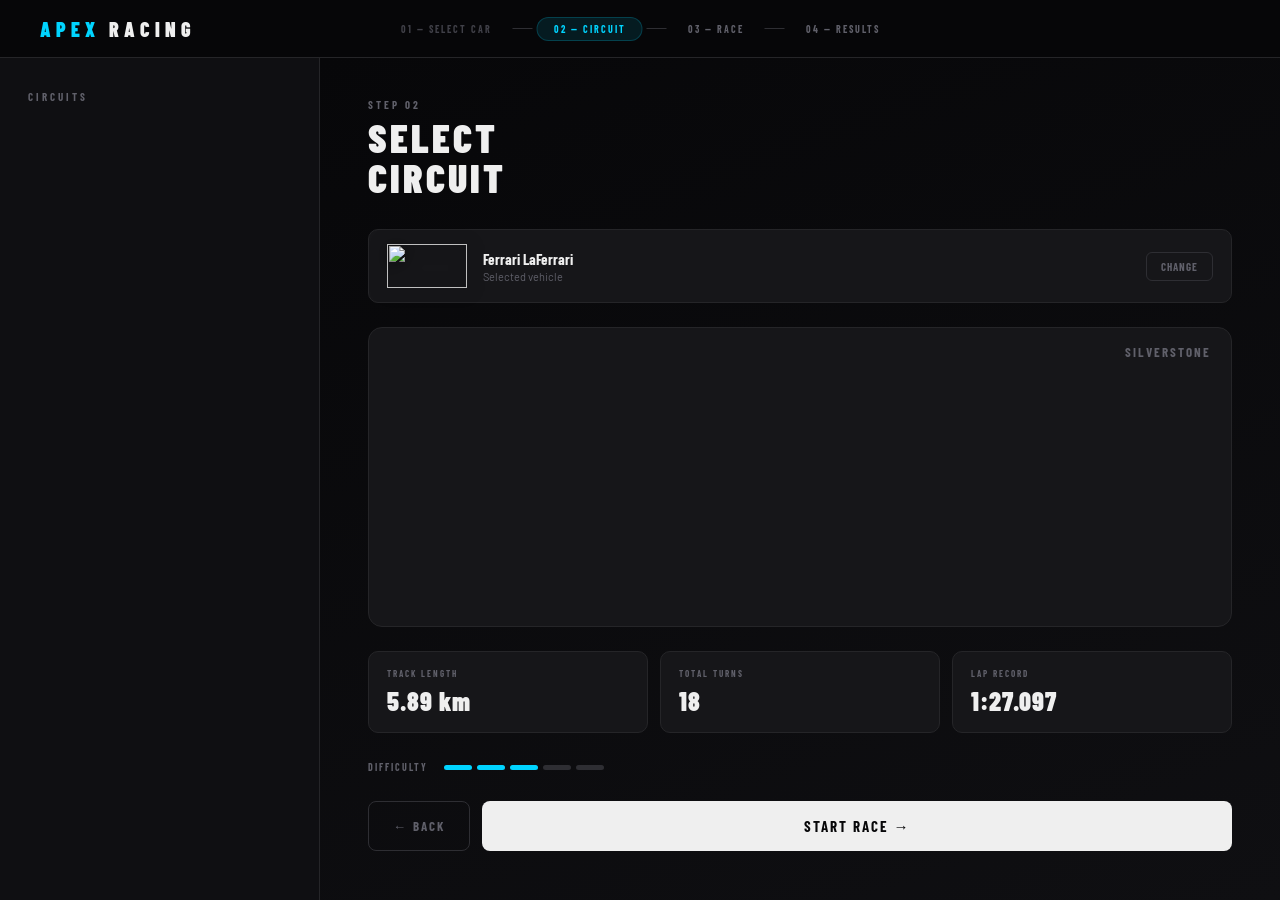
==== circuit.html @ d3ac2cfc "3d racing game" ====
<!DOCTYPE html>
<html lang="en">
<head>
<meta charset="UTF-8">
<meta name="viewport" content="width=device-width, initial-scale=1.0">
<title>Select Circuit — APEX RACING</title>
<link rel="stylesheet" href="style.css">
<style>
.content { background:var(--bg); }

/* ── LEFT: circuit list ── */
.left-panel {
  width:320px; flex-shrink:0;
  background:var(--s1); border-right:1px solid var(--border);
  display:flex; flex-direction:column; padding:32px 24px; gap:10px;
  overflow-y:auto;
}
.panel-heading {
  font-family:'Barlow Condensed',sans-serif;
  font-size:11px; font-weight:700; letter-spacing:3px;
  color:var(--muted); margin-bottom:8px; padding:0 4px;
}

.circuit-item {
  background:var(--s2); border:1px solid var(--border);
  border-radius:10px; padding:16px 18px;
  cursor:pointer; transition:all .2s; display:flex; align-items:center; gap:14px;
}
.circuit-item:hover { border-color:var(--dim); background:var(--s3); }
.circuit-item.selected {
  border-color:var(--accent); background:var(--s2);
  box-shadow:0 0 0 1px var(--accent), 0 4px 20px rgba(0,212,255,.12);
}
.circuit-flag { font-size:24px; flex-shrink:0; }
.circuit-info { flex:1; min-width:0; }
.circuit-name {
  font-family:'Barlow Condensed',sans-serif;
  font-size:16px; font-weight:700; letter-spacing:1px;
}
.circuit-meta { font-size:11px; color:var(--muted); margin-top:2px; }

/* ── RIGHT: preview ── */
.right-panel {
  flex:1; padding:40px 48px; display:flex; flex-direction:column; gap:0;
  background: linear-gradient(160deg, var(--bg) 0%, var(--s1) 100%);
  overflow-y:auto;
}

.section-label { font-family:'Barlow Condensed',sans-serif; font-size:11px; font-weight:700; letter-spacing:3px; color:var(--muted); margin-bottom:6px; }
.section-title { font-family:'Barlow Condensed',sans-serif; font-size:40px; font-weight:900; letter-spacing:3px; margin-bottom:32px; line-height:1; }

/* track map */
.track-map-wrap {
  flex:1; min-height:0; background:var(--s2);
  border:1px solid var(--border); border-radius:14px;
  position:relative; overflow:hidden; margin-bottom:24px;
  min-height:220px; max-height:300px;
}
.track-label {
  position:absolute; top:16px; right:20px;
  font-family:'Barlow Condensed',sans-serif; font-size:13px;
  font-weight:700; letter-spacing:2px; color:var(--muted);
}
.track-map-svg {
  width:100%; height:100%; display:block;
}
.track-path {
  stroke:var(--text); stroke-width:8;
  fill:none; stroke-linecap:round; stroke-linejoin:round;
  filter:drop-shadow(0 0 6px rgba(255,255,255,.2));
}
.track-animated {
  stroke:var(--accent); stroke-width:3; fill:none;
  stroke-linecap:round; stroke-dasharray:40 9999;
  stroke-dashoffset:0; animation:driveAround 3s linear infinite;
  filter:drop-shadow(0 0 4px var(--accent));
}
@keyframes driveAround { to { stroke-dashoffset:-600; } }

/* circuit stats */
.circuit-stats {
  display:grid; grid-template-columns:repeat(3,1fr); gap:12px; margin-bottom:28px;
}
.cstat {
  background:var(--s2); border:1px solid var(--border);
  border-radius:10px; padding:16px 18px;
}
.cstat-label {
  font-family:'Barlow Condensed',sans-serif; font-size:9px;
  font-weight:700; letter-spacing:2px; color:var(--muted); margin-bottom:6px;
}
.cstat-value {
  font-family:'Barlow Condensed',sans-serif;
  font-size:26px; font-weight:900; letter-spacing:1px;
}

/* difficulty */
.difficulty-wrap { display:flex; align-items:center; gap:16px; margin-bottom:28px; }
.diff-label { font-family:'Barlow Condensed',sans-serif; font-size:10px; font-weight:700; letter-spacing:2px; color:var(--muted); }
.diff-pips { display:flex; gap:5px; }
.diff-pip { width:28px; height:5px; border-radius:3px; background:var(--border2); transition:background .3s; }
.diff-pip.on { background:var(--accent); }

/* selected car reminder */
.selected-car-bar {
  display:flex; align-items:center; gap:16px;
  background:var(--s2); border:1px solid var(--border);
  border-radius:10px; padding:14px 18px; margin-bottom:24px;
}
.selected-car-thumb {
  width:80px; height:44px; object-fit:contain;
  filter:drop-shadow(0 2px 8px rgba(0,0,0,.5));
}
.selected-car-text { flex:1; }
.selected-car-name { font-family:'Barlow Condensed',sans-serif; font-size:15px; font-weight:700; }
.selected-car-sub  { font-size:11px; color:var(--muted); margin-top:2px; }
.change-car-btn {
  font-family:'Barlow Condensed',sans-serif; font-size:11px; font-weight:700;
  letter-spacing:1px; color:var(--muted); background:none; border:1px solid var(--border2);
  border-radius:6px; padding:7px 14px; cursor:pointer; transition:all .2s;
}
.change-car-btn:hover { color:var(--text); border-color:var(--dim); }

/* buttons row */
.actions { display:flex; gap:12px; }
.btn-start { flex:1; padding:16px; font-size:15px; }
</style>
</head>
<body>
<div class="page">

  <!-- TOPBAR -->
  <div class="topbar">
    <a class="logo" href="index.html"><em>APEX</em> RACING</a>
    <div class="steps">
      <div class="step-item done">01 — SELECT CAR</div>
      <div class="step-sep"></div>
      <div class="step-item active">02 — CIRCUIT</div>
      <div class="step-sep"></div>
      <div class="step-item">03 — RACE</div>
      <div class="step-sep"></div>
      <div class="step-item">04 — RESULTS</div>
    </div>
  </div>

  <div class="content">

    <!-- LEFT: list -->
    <div class="left-panel">
      <div class="panel-heading">CIRCUITS</div>
      <div id="circuit-list"></div>
    </div>

    <!-- RIGHT: preview -->
    <div class="right-panel">
      <div class="section-label">STEP 02</div>
      <div class="section-title">SELECT<br>CIRCUIT</div>

      <!-- Selected car reminder -->
      <div class="selected-car-bar">
        <img id="car-thumb" class="selected-car-thumb" src="" alt="">
        <div class="selected-car-text">
          <div class="selected-car-name" id="car-thumb-name">Ferrari LaFerrari</div>
          <div class="selected-car-sub">Selected vehicle</div>
        </div>
        <button class="change-car-btn" onclick="window.location.href='index.html'">CHANGE</button>
      </div>

      <!-- Track map -->
      <div class="track-map-wrap">
        <div class="track-label" id="track-label">SILVERSTONE</div>
        <svg class="track-map-svg" id="track-svg" viewBox="0 0 460 200"></svg>
      </div>

      <!-- Stats -->
      <div class="circuit-stats">
        <div class="cstat"><div class="cstat-label">TRACK LENGTH</div><div class="cstat-value" id="c-length">5.89 km</div></div>
        <div class="cstat"><div class="cstat-label">TOTAL TURNS</div><div class="cstat-value" id="c-turns">18</div></div>
        <div class="cstat"><div class="cstat-label">LAP RECORD</div><div class="cstat-value" id="c-record">1:27.097</div></div>
      </div>

      <!-- Difficulty -->
      <div class="difficulty-wrap">
        <div class="diff-label">DIFFICULTY</div>
        <div class="diff-pips" id="diff-pips">
          <div class="diff-pip on"></div><div class="diff-pip on"></div>
          <div class="diff-pip on"></div><div class="diff-pip"></div><div class="diff-pip"></div>
        </div>
      </div>

      <!-- Actions -->
      <div class="actions">
        <button class="btn btn-ghost" onclick="window.location.href='index.html'">← BACK</button>
        <button class="btn btn-primary btn-start" id="btn-start" onclick="startRace()">START RACE →</button>
      </div>
    </div>

  </div>
</div>

<script src="data.js"></script>
<script>
let activeCircuit = CIRCUITS[0];

function buildList() {
  const list = document.getElementById('circuit-list');
  list.innerHTML = '';
  CIRCUITS.forEach((c, i) => {
    const item = document.createElement('div');
    item.className = 'circuit-item' + (i === 0 ? ' selected' : '');
    item.dataset.id = c.id;
    item.innerHTML = `
      <div class="circuit-flag">${c.flag}</div>
      <div class="circuit-info">
        <div class="circuit-name">${c.name}</div>
        <div class="circuit-meta">${c.country} · ${c.length} · ${c.turns} turns</div>
      </div>
    `;
    item.onclick = () => setCircuit(c, item);
    list.appendChild(item);
  });
  updatePreview(CIRCUITS[0]);
}

function setCircuit(c, item) {
  document.querySelectorAll('.circuit-item').forEach(el => el.classList.remove('selected'));
  item.classList.add('selected');
  activeCircuit = c;
  updatePreview(c);
}

function updatePreview(c) {
  document.getElementById('track-label').textContent = c.name.toUpperCase();
  document.getElementById('c-length').textContent = c.length;
  document.getElementById('c-turns').textContent = c.turns;
  document.getElementById('c-record').textContent = c.record;

  // Draw SVG
  const svg = document.getElementById('track-svg');
  svg.innerHTML = `
    <rect width="460" height="200" fill="#0f0f14" rx="10"/>
    <path class="track-path" d="${c.svg}"/>
    <path class="track-animated" d="${c.svg}"/>
  `;

  // Difficulty pips
  const level = Math.round(c.difficulty * 5);
  document.querySelectorAll('.diff-pip').forEach((p, i) => {
    p.classList.toggle('on', i < level);
  });
}

// Load selected car
function loadCar() {
  const car = State.get('car') || CARS[0];
  const found = CARS.find(c => c.id === car.id) || CARS[0];
  document.getElementById('car-thumb').src = CAR_IMAGES[found.id];
  document.getElementById('car-thumb-name').textContent = found.name + ' ' + found.model;
}

function startRace() {
  if (!State.get('car')) { window.location.href = 'index.html'; return; }
  State.set('circuit', activeCircuit);
  window.location.href = 'race.html';
}

buildList();
loadCar();

// Restore saved circuit
const savedCircuit = State.get('circuit');
if (savedCircuit) {
  const c = CIRCUITS.find(x => x.id === savedCircuit.id);
  if (c) {
    activeCircuit = c;
    updatePreview(c);
    setTimeout(() => {
      const item = document.querySelector(`[data-id="${c.id}"]`);
      if (item) { document.querySelectorAll('.circuit-item').forEach(el => el.classList.remove('selected')); item.classList.add('selected'); }
    }, 50);
  }
}
</script>
</body>
</html>
---- style.css ----
@import url('https://fonts.googleapis.com/css2?family=Barlow+Condensed:wght@300;400;600;700;900&family=Barlow:wght@300;400;500;600&display=swap');
:root{--bg:#070709;--s1:#0f0f12;--s2:#161619;--s3:#1e1e22;--border:#252528;--border2:#2e2e33;--text:#efefef;--muted:#60606a;--dim:#404048;--accent:#00d4ff;--red:#ff2d2d;--gold:#ffc83d;--silver:#b0b8c8;--bronze:#cd8850;}
*,*::before,*::after{margin:0;padding:0;box-sizing:border-box;}
html,body{width:100%;height:100%;overflow:hidden;background:var(--bg);color:var(--text);font-family:'Barlow',sans-serif;-webkit-font-smoothing:antialiased;}
.page{display:flex;flex-direction:column;height:100vh;width:100vw;}
.content{flex:1;overflow:hidden;display:flex;}
.topbar{height:58px;flex-shrink:0;display:flex;align-items:center;padding:0 40px;background:rgba(7,7,9,.96);backdrop-filter:blur(16px);border-bottom:1px solid var(--border);position:relative;z-index:100;}
.logo{font-family:'Barlow Condensed',sans-serif;font-size:20px;font-weight:900;letter-spacing:5px;color:var(--text);text-decoration:none;}
.logo em{color:var(--accent);font-style:normal;}
.steps{position:absolute;left:50%;transform:translateX(-50%);display:flex;align-items:center;gap:4px;}
.step-item{font-family:'Barlow Condensed',sans-serif;font-size:10px;font-weight:700;letter-spacing:2px;color:var(--muted);padding:5px 16px;border-radius:20px;border:1px solid transparent;transition:all .25s;}
.step-item.active{color:var(--accent);background:rgba(0,212,255,.1);border-color:rgba(0,212,255,.2);}
.step-item.done{color:var(--dim);}
.step-sep{width:20px;height:1px;background:var(--border2);}
.btn{font-family:'Barlow Condensed',sans-serif;font-weight:700;letter-spacing:2px;border:none;border-radius:8px;cursor:pointer;transition:all .18s ease;display:inline-flex;align-items:center;justify-content:center;gap:8px;}
.btn-primary{background:var(--text);color:var(--bg);font-size:14px;padding:14px 32px;}
.btn-primary:hover{background:var(--accent);transform:translateY(-1px);box-shadow:0 8px 24px rgba(0,212,255,.25);}
.btn-ghost{background:transparent;color:var(--muted);font-size:13px;padding:12px 24px;border:1px solid var(--border2);}
.btn-ghost:hover{color:var(--text);border-color:var(--dim);}
::-webkit-scrollbar{width:4px;}
::-webkit-scrollbar-track{background:transparent;}
::-webkit-scrollbar-thumb{background:var(--border2);border-radius:2px;}
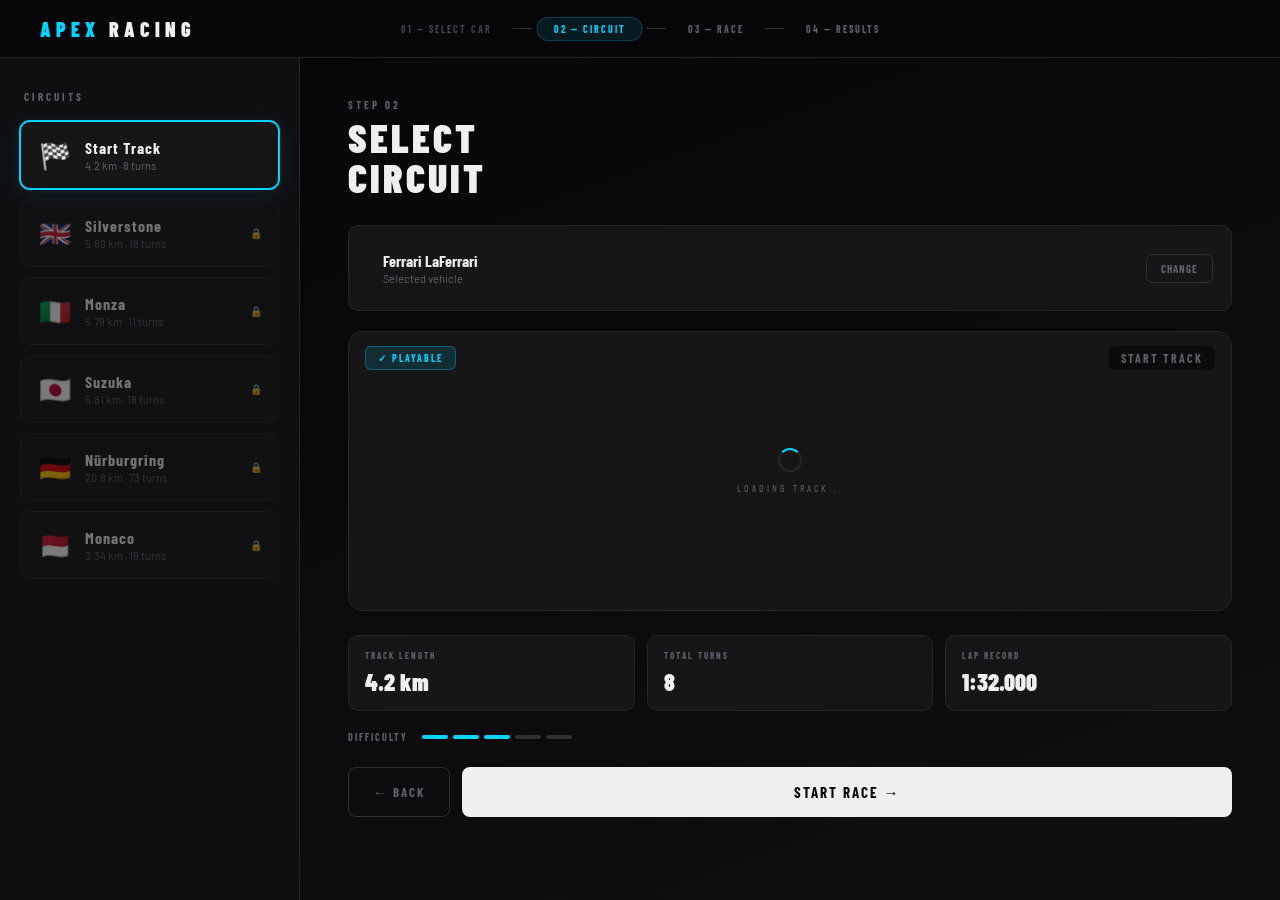
==== commit d42824da: "New 3D game files" ====
--- a/circuit.html
+++ b/circuit.html
@@ -8,30 +8,32 @@
 <style>
 .content { background:var(--bg); }
 
-/* ── LEFT: circuit list ── */
+/* LEFT list */
 .left-panel {
-  width:320px; flex-shrink:0;
-  background:var(--s1); border-right:1px solid var(--border);
-  display:flex; flex-direction:column; padding:32px 24px; gap:10px;
-  overflow-y:auto;
+  width:300px; flex-shrink:0; background:var(--s1);
+  border-right:1px solid var(--border);
+  display:flex; flex-direction:column; padding:32px 20px; gap:10px; overflow-y:auto;
 }
 .panel-heading {
-  font-family:'Barlow Condensed',sans-serif;
-  font-size:11px; font-weight:700; letter-spacing:3px;
-  color:var(--muted); margin-bottom:8px; padding:0 4px;
+  font-family:'Barlow Condensed',sans-serif; font-size:11px;
+  font-weight:700; letter-spacing:3px; color:var(--muted); margin-bottom:8px; padding:0 4px;
 }
 
 .circuit-item {
   background:var(--s2); border:1px solid var(--border);
-  border-radius:10px; padding:16px 18px;
-  cursor:pointer; transition:all .2s; display:flex; align-items:center; gap:14px;
-}
-.circuit-item:hover { border-color:var(--dim); background:var(--s3); }
+  border-radius:10px; padding:16px 18px; cursor:pointer;
+  transition:all .2s; display:flex; align-items:center; gap:14px;
+  position:relative; overflow:hidden;
+}
 .circuit-item.selected {
-  border-color:var(--accent); background:var(--s2);
+  border-color:var(--accent);
   box-shadow:0 0 0 1px var(--accent), 0 4px 20px rgba(0,212,255,.12);
 }
-.circuit-flag { font-size:24px; flex-shrink:0; }
+.circuit-item.locked {
+  opacity:0.45; cursor:not-allowed;
+}
+.circuit-item.locked:hover { transform:none; border-color:var(--border); }
+.circuit-flag { font-size:26px; flex-shrink:0; }
 .circuit-info { flex:1; min-width:0; }
 .circuit-name {
   font-family:'Barlow Condensed',sans-serif;
@@ -39,97 +41,95 @@
 }
 .circuit-meta { font-size:11px; color:var(--muted); margin-top:2px; }
 
-/* ── RIGHT: preview ── */
+.lock-badge {
+  position:absolute; top:0; right:0; bottom:0;
+  display:flex; align-items:center; justify-content:center;
+  padding:0 14px;
+  font-family:'Barlow Condensed',sans-serif; font-size:10px;
+  font-weight:700; letter-spacing:2px; color:var(--muted);
+}
+
+/* RIGHT preview */
 .right-panel {
-  flex:1; padding:40px 48px; display:flex; flex-direction:column; gap:0;
-  background: linear-gradient(160deg, var(--bg) 0%, var(--s1) 100%);
+  flex:1; padding:40px 48px; display:flex; flex-direction:column;
+  background:linear-gradient(160deg, var(--bg) 0%, var(--s1) 100%);
   overflow-y:auto;
 }
-
 .section-label { font-family:'Barlow Condensed',sans-serif; font-size:11px; font-weight:700; letter-spacing:3px; color:var(--muted); margin-bottom:6px; }
-.section-title { font-family:'Barlow Condensed',sans-serif; font-size:40px; font-weight:900; letter-spacing:3px; margin-bottom:32px; line-height:1; }
-
-/* track map */
-.track-map-wrap {
-  flex:1; min-height:0; background:var(--s2);
-  border:1px solid var(--border); border-radius:14px;
-  position:relative; overflow:hidden; margin-bottom:24px;
-  min-height:220px; max-height:300px;
-}
-.track-label {
-  position:absolute; top:16px; right:20px;
-  font-family:'Barlow Condensed',sans-serif; font-size:13px;
+.section-title { font-family:'Barlow Condensed',sans-serif; font-size:40px; font-weight:900; letter-spacing:3px; margin-bottom:28px; line-height:1; }
+
+/* 3D track preview */
+.track-3d-wrap {
+  flex:1; min-height:220px; max-height:280px;
+  background:var(--s2); border:1px solid var(--border);
+  border-radius:14px; overflow:hidden; margin-bottom:24px;
+  position:relative;
+}
+#track-canvas { width:100%; height:100%; display:block; }
+.track-name-badge {
+  position:absolute; top:14px; right:16px;
+  font-family:'Barlow Condensed',sans-serif; font-size:12px;
   font-weight:700; letter-spacing:2px; color:var(--muted);
-}
-.track-map-svg {
-  width:100%; height:100%; display:block;
-}
-.track-path {
-  stroke:var(--text); stroke-width:8;
-  fill:none; stroke-linecap:round; stroke-linejoin:round;
-  filter:drop-shadow(0 0 6px rgba(255,255,255,.2));
-}
-.track-animated {
-  stroke:var(--accent); stroke-width:3; fill:none;
-  stroke-linecap:round; stroke-dasharray:40 9999;
-  stroke-dashoffset:0; animation:driveAround 3s linear infinite;
-  filter:drop-shadow(0 0 4px var(--accent));
-}
-@keyframes driveAround { to { stroke-dashoffset:-600; } }
-
-/* circuit stats */
-.circuit-stats {
-  display:grid; grid-template-columns:repeat(3,1fr); gap:12px; margin-bottom:28px;
-}
-.cstat {
+  background:rgba(0,0,0,.5); padding:5px 12px; border-radius:6px;
+  backdrop-filter:blur(6px);
+}
+.playable-badge {
+  position:absolute; top:14px; left:16px;
+  font-family:'Barlow Condensed',sans-serif; font-size:10px;
+  font-weight:700; letter-spacing:2px; color:var(--accent);
+  background:rgba(0,212,255,.12); border:1px solid rgba(0,212,255,.3);
+  padding:5px 12px; border-radius:6px;
+}
+
+/* Selected car bar */
+.car-bar {
+  display:flex; align-items:center; gap:16px;
   background:var(--s2); border:1px solid var(--border);
-  border-radius:10px; padding:16px 18px;
-}
-.cstat-label {
-  font-family:'Barlow Condensed',sans-serif; font-size:9px;
-  font-weight:700; letter-spacing:2px; color:var(--muted); margin-bottom:6px;
-}
-.cstat-value {
-  font-family:'Barlow Condensed',sans-serif;
-  font-size:26px; font-weight:900; letter-spacing:1px;
-}
-
-/* difficulty */
-.difficulty-wrap { display:flex; align-items:center; gap:16px; margin-bottom:28px; }
+  border-radius:10px; padding:14px 18px; margin-bottom:20px;
+}
+.car-bar-img { height:56px; object-fit:contain; filter:drop-shadow(0 2px 8px rgba(0,0,0,.5)); }
+.car-bar-info { flex:1; }
+.car-bar-name { font-family:'Barlow Condensed',sans-serif; font-size:16px; font-weight:700; }
+.car-bar-sub  { font-size:11px; color:var(--muted); margin-top:2px; }
+.change-btn {
+  font-family:'Barlow Condensed',sans-serif; font-size:11px; font-weight:700;
+  letter-spacing:1px; color:var(--muted); background:none;
+  border:1px solid var(--border2); border-radius:6px;
+  padding:7px 14px; cursor:pointer; transition:all .2s;
+}
+.change-btn:hover { color:var(--text); border-color:var(--dim); }
+
+/* Stats */
+.circuit-stats { display:grid; grid-template-columns:repeat(3,1fr); gap:12px; margin-bottom:20px; }
+.cstat { background:var(--s2); border:1px solid var(--border); border-radius:10px; padding:14px 16px; }
+.cstat-label { font-family:'Barlow Condensed',sans-serif; font-size:9px; font-weight:700; letter-spacing:2px; color:var(--muted); margin-bottom:6px; }
+.cstat-value { font-family:'Barlow Condensed',sans-serif; font-size:24px; font-weight:900; }
+
+/* Difficulty */
+.diff-row { display:flex; align-items:center; gap:14px; margin-bottom:24px; }
 .diff-label { font-family:'Barlow Condensed',sans-serif; font-size:10px; font-weight:700; letter-spacing:2px; color:var(--muted); }
 .diff-pips { display:flex; gap:5px; }
-.diff-pip { width:28px; height:5px; border-radius:3px; background:var(--border2); transition:background .3s; }
+.diff-pip { width:26px; height:4px; border-radius:2px; background:var(--border2); transition:background .3s; }
 .diff-pip.on { background:var(--accent); }
 
-/* selected car reminder */
-.selected-car-bar {
-  display:flex; align-items:center; gap:16px;
-  background:var(--s2); border:1px solid var(--border);
-  border-radius:10px; padding:14px 18px; margin-bottom:24px;
-}
-.selected-car-thumb {
-  width:80px; height:44px; object-fit:contain;
-  filter:drop-shadow(0 2px 8px rgba(0,0,0,.5));
-}
-.selected-car-text { flex:1; }
-.selected-car-name { font-family:'Barlow Condensed',sans-serif; font-size:15px; font-weight:700; }
-.selected-car-sub  { font-size:11px; color:var(--muted); margin-top:2px; }
-.change-car-btn {
-  font-family:'Barlow Condensed',sans-serif; font-size:11px; font-weight:700;
-  letter-spacing:1px; color:var(--muted); background:none; border:1px solid var(--border2);
-  border-radius:6px; padding:7px 14px; cursor:pointer; transition:all .2s;
-}
-.change-car-btn:hover { color:var(--text); border-color:var(--dim); }
-
-/* buttons row */
 .actions { display:flex; gap:12px; }
 .btn-start { flex:1; padding:16px; font-size:15px; }
+
+/* Loading spinner on 3D preview */
+.track-loading {
+  position:absolute; inset:0; display:flex; flex-direction:column;
+  align-items:center; justify-content:center; gap:10px;
+  background:var(--s2);
+  font-family:'Barlow Condensed',sans-serif; font-size:10px;
+  letter-spacing:3px; color:var(--muted);
+}
+.spinner { width:24px; height:24px; border:2px solid var(--border); border-top-color:var(--accent); border-radius:50%; animation:spin .7s linear infinite; }
+@keyframes spin { to{ transform:rotate(360deg); } }
 </style>
 </head>
 <body>
 <div class="page">
 
-  <!-- TOPBAR -->
   <div class="topbar">
     <a class="logo" href="index.html"><em>APEX</em> RACING</a>
     <div class="steps">
@@ -145,10 +145,64 @@
 
   <div class="content">
 
-    <!-- LEFT: list -->
+    <!-- LEFT: circuit list -->
     <div class="left-panel">
       <div class="panel-heading">CIRCUITS</div>
-      <div id="circuit-list"></div>
+
+      <!-- Only playable circuit -->
+      <div class="circuit-item selected" id="item-start">
+        <div class="circuit-flag">🏁</div>
+        <div class="circuit-info">
+          <div class="circuit-name">Start Track</div>
+          <div class="circuit-meta">4.2 km · 8 turns</div>
+        </div>
+      </div>
+
+      <!-- Locked circuits (coming soon) -->
+      <div class="circuit-item locked">
+        <div class="circuit-flag">🇬🇧</div>
+        <div class="circuit-info">
+          <div class="circuit-name">Silverstone</div>
+          <div class="circuit-meta">5.89 km · 18 turns</div>
+        </div>
+        <div class="lock-badge">🔒</div>
+      </div>
+
+      <div class="circuit-item locked">
+        <div class="circuit-flag">🇮🇹</div>
+        <div class="circuit-info">
+          <div class="circuit-name">Monza</div>
+          <div class="circuit-meta">5.79 km · 11 turns</div>
+        </div>
+        <div class="lock-badge">🔒</div>
+      </div>
+
+      <div class="circuit-item locked">
+        <div class="circuit-flag">🇯🇵</div>
+        <div class="circuit-info">
+          <div class="circuit-name">Suzuka</div>
+          <div class="circuit-meta">5.81 km · 18 turns</div>
+        </div>
+        <div class="lock-badge">🔒</div>
+      </div>
+
+      <div class="circuit-item locked">
+        <div class="circuit-flag">🇩🇪</div>
+        <div class="circuit-info">
+          <div class="circuit-name">Nürburgring</div>
+          <div class="circuit-meta">20.8 km · 73 turns</div>
+        </div>
+        <div class="lock-badge">🔒</div>
+      </div>
+
+      <div class="circuit-item locked">
+        <div class="circuit-flag">🇲🇨</div>
+        <div class="circuit-info">
+          <div class="circuit-name">Monaco</div>
+          <div class="circuit-meta">3.34 km · 19 turns</div>
+        </div>
+        <div class="lock-badge">🔒</div>
+      </div>
     </div>
 
     <!-- RIGHT: preview -->
@@ -157,128 +211,163 @@
       <div class="section-title">SELECT<br>CIRCUIT</div>
 
       <!-- Selected car reminder -->
-      <div class="selected-car-bar">
-        <img id="car-thumb" class="selected-car-thumb" src="" alt="">
-        <div class="selected-car-text">
-          <div class="selected-car-name" id="car-thumb-name">Ferrari LaFerrari</div>
-          <div class="selected-car-sub">Selected vehicle</div>
-        </div>
-        <button class="change-car-btn" onclick="window.location.href='index.html'">CHANGE</button>
-      </div>
-
-      <!-- Track map -->
-      <div class="track-map-wrap">
-        <div class="track-label" id="track-label">SILVERSTONE</div>
-        <svg class="track-map-svg" id="track-svg" viewBox="0 0 460 200"></svg>
+      <div class="car-bar">
+        <img id="car-thumb" class="car-bar-img" src="" alt="">
+        <div class="car-bar-info">
+          <div class="car-bar-name" id="car-name">Ferrari LaFerrari</div>
+          <div class="car-bar-sub">Selected vehicle</div>
+        </div>
+        <button class="change-btn" onclick="window.location.href='index.html'">CHANGE</button>
+      </div>
+
+      <!-- 3D Track preview -->
+      <div class="track-3d-wrap">
+        <canvas id="track-canvas"></canvas>
+        <div class="track-loading" id="track-loading">
+          <div class="spinner"></div>
+          <span>LOADING TRACK...</span>
+        </div>
+        <div class="track-name-badge">START TRACK</div>
+        <div class="playable-badge">✓ PLAYABLE</div>
       </div>
 
       <!-- Stats -->
       <div class="circuit-stats">
-        <div class="cstat"><div class="cstat-label">TRACK LENGTH</div><div class="cstat-value" id="c-length">5.89 km</div></div>
-        <div class="cstat"><div class="cstat-label">TOTAL TURNS</div><div class="cstat-value" id="c-turns">18</div></div>
-        <div class="cstat"><div class="cstat-label">LAP RECORD</div><div class="cstat-value" id="c-record">1:27.097</div></div>
+        <div class="cstat"><div class="cstat-label">TRACK LENGTH</div><div class="cstat-value">4.2 km</div></div>
+        <div class="cstat"><div class="cstat-label">TOTAL TURNS</div><div class="cstat-value">8</div></div>
+        <div class="cstat"><div class="cstat-label">LAP RECORD</div><div class="cstat-value">1:32.000</div></div>
       </div>
 
       <!-- Difficulty -->
-      <div class="difficulty-wrap">
+      <div class="diff-row">
         <div class="diff-label">DIFFICULTY</div>
-        <div class="diff-pips" id="diff-pips">
-          <div class="diff-pip on"></div><div class="diff-pip on"></div>
-          <div class="diff-pip on"></div><div class="diff-pip"></div><div class="diff-pip"></div>
+        <div class="diff-pips">
+          <div class="diff-pip on"></div>
+          <div class="diff-pip on"></div>
+          <div class="diff-pip on"></div>
+          <div class="diff-pip"></div>
+          <div class="diff-pip"></div>
         </div>
       </div>
 
       <!-- Actions -->
       <div class="actions">
         <button class="btn btn-ghost" onclick="window.location.href='index.html'">← BACK</button>
-        <button class="btn btn-primary btn-start" id="btn-start" onclick="startRace()">START RACE →</button>
+        <button class="btn btn-primary btn-start" onclick="startRace()">START RACE →</button>
       </div>
     </div>
 
   </div>
 </div>
 
+<script src="https://cdn.jsdelivr.net/npm/three@0.160.0/build/three.min.js"></script>
+<script src="https://cdn.jsdelivr.net/npm/three@0.160.0/examples/js/loaders/GLTFLoader.js"></script>
+<script src="https://cdn.jsdelivr.net/npm/three@0.160.0/examples/js/controls/OrbitControls.js"></script>
 <script src="data.js"></script>
 <script>
-let activeCircuit = CIRCUITS[0];
-
-function buildList() {
-  const list = document.getElementById('circuit-list');
-  list.innerHTML = '';
-  CIRCUITS.forEach((c, i) => {
-    const item = document.createElement('div');
-    item.className = 'circuit-item' + (i === 0 ? ' selected' : '');
-    item.dataset.id = c.id;
-    item.innerHTML = `
-      <div class="circuit-flag">${c.flag}</div>
-      <div class="circuit-info">
-        <div class="circuit-name">${c.name}</div>
-        <div class="circuit-meta">${c.country} · ${c.length} · ${c.turns} turns</div>
-      </div>
-    `;
-    item.onclick = () => setCircuit(c, item);
-    list.appendChild(item);
-  });
-  updatePreview(CIRCUITS[0]);
-}
-
-function setCircuit(c, item) {
-  document.querySelectorAll('.circuit-item').forEach(el => el.classList.remove('selected'));
-  item.classList.add('selected');
-  activeCircuit = c;
-  updatePreview(c);
-}
-
-function updatePreview(c) {
-  document.getElementById('track-label').textContent = c.name.toUpperCase();
-  document.getElementById('c-length').textContent = c.length;
-  document.getElementById('c-turns').textContent = c.turns;
-  document.getElementById('c-record').textContent = c.record;
-
-  // Draw SVG
-  const svg = document.getElementById('track-svg');
-  svg.innerHTML = `
-    <rect width="460" height="200" fill="#0f0f14" rx="10"/>
-    <path class="track-path" d="${c.svg}"/>
-    <path class="track-animated" d="${c.svg}"/>
-  `;
-
-  // Difficulty pips
-  const level = Math.round(c.difficulty * 5);
-  document.querySelectorAll('.diff-pip').forEach((p, i) => {
-    p.classList.toggle('on', i < level);
-  });
-}
-
-// Load selected car
-function loadCar() {
-  const car = State.get('car') || CARS[0];
-  const found = CARS.find(c => c.id === car.id) || CARS[0];
-  document.getElementById('car-thumb').src = CAR_IMAGES[found.id];
-  document.getElementById('car-thumb-name').textContent = found.name + ' ' + found.model;
-}
+// ── Load selected car thumbnail ──
+const savedCar = State.get('car') || CARS[0];
+const CAR = CARS.find(c => c.id === savedCar.id) || CARS[0];
+
+// Use the car images from data.js if available, otherwise show name
+if (typeof CAR_IMAGES !== 'undefined') {
+  document.getElementById('car-thumb').src = CAR_IMAGES[CAR.id];
+}
+document.getElementById('car-name').textContent = CAR.name + ' ' + CAR.model;
+
+// ── 3D Track Preview ──
+const trackCanvas   = document.getElementById('track-canvas');
+const trackRenderer = new THREE.WebGLRenderer({ canvas: trackCanvas, antialias: true, alpha: true });
+trackRenderer.setPixelRatio(window.devicePixelRatio);
+trackRenderer.shadowMap.enabled = true;
+trackRenderer.toneMapping = THREE.ACESFilmicToneMapping;
+trackRenderer.toneMappingExposure = 1.2;
+
+const trackScene  = new THREE.Scene();
+trackScene.background = new THREE.Color(0x0a0a10);
+trackScene.fog = new THREE.FogExp2(0x0a0a10, 0.006);
+
+const trackCamera = new THREE.PerspectiveCamera(50, 1, 0.1, 2000);
+trackCamera.position.set(80, 60, 80);
+
+const trackControls = new THREE.OrbitControls(trackCamera, trackCanvas);
+trackControls.enableDamping  = true;
+trackControls.dampingFactor  = 0.07;
+trackControls.enablePan      = false;
+trackControls.autoRotate     = true;
+trackControls.autoRotateSpeed= 0.6;
+trackControls.minDistance    = 30;
+trackControls.maxDistance    = 300;
+
+// Lights
+trackScene.add(new THREE.AmbientLight(0x334466, 1.5));
+const tSun = new THREE.DirectionalLight(0xfff5dd, 3);
+tSun.position.set(100, 150, 80);
+tSun.castShadow = true;
+trackScene.add(tSun);
+trackScene.add(new THREE.DirectionalLight(0x4488cc, 0.8));
+
+// Sky sphere
+const skyGeo = new THREE.SphereGeometry(800, 16, 8);
+const skyMat = new THREE.ShaderMaterial({
+  side: THREE.BackSide,
+  uniforms: { topColor:{value:new THREE.Color(0x0a1020)}, botColor:{value:new THREE.Color(0x1a2a3a)} },
+  vertexShader:`varying vec3 vPos; void main(){ vPos=position; gl_Position=projectionMatrix*modelViewMatrix*vec4(position,1.0); }`,
+  fragmentShader:`uniform vec3 topColor,botColor; varying vec3 vPos; void main(){ float t=clamp((vPos.y+200.0)/400.0,0.0,1.0); gl_FragColor=vec4(mix(botColor,topColor,t),1.0); }`
+});
+trackScene.add(new THREE.Mesh(skyGeo, skyMat));
+
+function resizeTrack() {
+  const w = trackCanvas.parentElement.clientWidth;
+  const h = trackCanvas.parentElement.clientHeight;
+  trackRenderer.setSize(w, h);
+  trackCamera.aspect = w / h;
+  trackCamera.updateProjectionMatrix();
+}
+resizeTrack();
+window.addEventListener('resize', resizeTrack);
+
+// Load track GLB
+const loader = new THREE.GLTFLoader();
+loader.load(CIRCUIT.file, gltf => {
+  const model = gltf.scene;
+  model.traverse(c => { if(c.isMesh){ c.castShadow=true; c.receiveShadow=true; } });
+
+  // Auto-scale
+  const box  = new THREE.Box3().setFromObject(model);
+  const size = new THREE.Vector3(); box.getSize(size);
+  const maxD = Math.max(size.x, size.z);
+  if (maxD > 500) model.scale.setScalar(500/maxD);
+  const ctr = new THREE.Vector3(); box.getCenter(ctr);
+  const sc = model.scale.x;
+  model.position.set(-ctr.x*sc, -box.min.y*sc, -ctr.z*sc);
+
+  trackScene.add(model);
+  document.getElementById('track-loading').style.display = 'none';
+
+  // Fit camera to track
+  const newBox = new THREE.Box3().setFromObject(model);
+  const newCtr = new THREE.Vector3(); newBox.getCenter(newCtr);
+  const newSize= new THREE.Vector3(); newBox.getSize(newSize);
+  const maxS   = Math.max(newSize.x, newSize.z);
+  trackCamera.position.set(newCtr.x + maxS*0.7, maxS*0.5, newCtr.z + maxS*0.7);
+  trackControls.target.copy(newCtr);
+  trackControls.update();
+
+}, undefined, err => {
+  document.getElementById('track-loading').innerHTML = '<span>PREVIEW UNAVAILABLE</span>';
+});
+
+function animateTrack() {
+  requestAnimationFrame(animateTrack);
+  trackControls.update();
+  trackRenderer.render(trackScene, trackCamera);
+}
+animateTrack();
 
 function startRace() {
-  if (!State.get('car')) { window.location.href = 'index.html'; return; }
-  State.set('circuit', activeCircuit);
+  State.set('circuit', CIRCUIT);
   window.location.href = 'race.html';
-}
-
-buildList();
-loadCar();
-
-// Restore saved circuit
-const savedCircuit = State.get('circuit');
-if (savedCircuit) {
-  const c = CIRCUITS.find(x => x.id === savedCircuit.id);
-  if (c) {
-    activeCircuit = c;
-    updatePreview(c);
-    setTimeout(() => {
-      const item = document.querySelector(`[data-id="${c.id}"]`);
-      if (item) { document.querySelectorAll('.circuit-item').forEach(el => el.classList.remove('selected')); item.classList.add('selected'); }
-    }, 50);
-  }
 }
 </script>
 </body>
